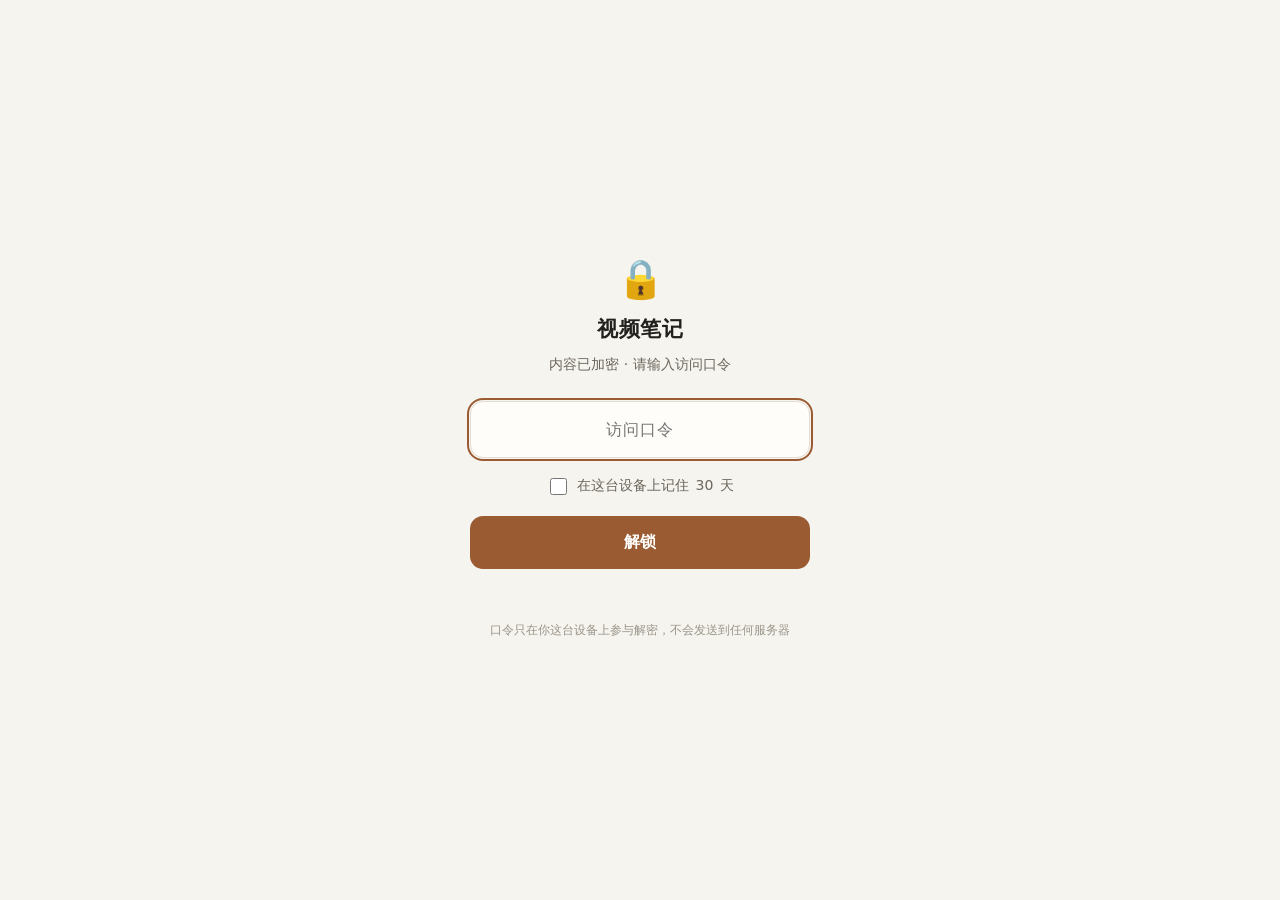
==== index.html @ 06238a32 "笔记检索站（密文版）：208 篇 / 40.1 万字，AES-256-GCM 加密 + 口令解锁" ====
<!DOCTYPE html>
<html lang="zh-CN" data-theme="light">
<head>
<meta charset="UTF-8">
<meta name="viewport" content="width=device-width, initial-scale=1, viewport-fit=cover, maximum-scale=5">
<title>抖音视频笔记 · 检索</title>
<meta name="description" content="抖音视频笔记全文检索工具，支持精准搜索与模糊搜索，可补充自定义内容，日间夜间阅读模式。">
<meta name="robots" content="noindex, nofollow, noarchive, noimageindex">
<meta name="googlebot" content="noindex, nofollow">
<meta name="theme-color" content="#f7f5f0" media="(prefers-color-scheme: light)">
<meta name="theme-color" content="#15171c" media="(prefers-color-scheme: dark)">
<meta name="apple-mobile-web-app-capable" content="yes">
<meta name="mobile-web-app-capable" content="yes">
<meta name="apple-mobile-web-app-status-bar-style" content="default">
<meta name="apple-mobile-web-app-title" content="视频笔记">
<link rel="manifest" href="manifest.json">
<link rel="apple-touch-icon" href="icons/icon-180.png">
<link rel="icon" href="icons/icon-192.png">
<link rel="stylesheet" href="app.css">
</head>
<body>

<header class="topbar">
  <h1 class="brand" id="brand">视频笔记</h1>
  <div class="topActions">
    <button class="iconBtn" id="btnLock" type="button" aria-label="立即锁定" hidden>🔒</button>
    <button class="iconBtn" id="btnTheme" type="button" aria-label="切换日间或夜间阅读模式">
      <span class="ico" id="themeIcon" aria-hidden="true">☾</span>
    </button>
    <button class="iconBtn" id="btnAdd" type="button" aria-label="添加补充内容">＋</button>
  </div>
</header>

<main id="main">

  <!-- 添加到主屏幕引导（仅未安装时显示一次） -->
  <div class="installTip" id="installTip" hidden>
    <div class="tipText">
      <strong>把它装到手机桌面</strong>
      <span id="installHow"></span>
    </div>
    <button class="miniBtn" id="btnHideTip" type="button">知道了</button>
  </div>

  <!-- ============ 搜索视图 ============ -->
  <section class="view" id="viewSearch" aria-label="搜索">
    <div class="searchWrap">
      <div class="searchBar">
        <span class="searchIco" aria-hidden="true">⌕</span>
        <input id="q" type="search" inputmode="search" enterkeyhint="search"
               placeholder="搜索内容、标题、关键词…" autocomplete="off" aria-label="搜索关键词">
        <button class="clearBtn" id="btnClear" type="button" aria-label="清空" hidden>×</button>
      </div>
      <div class="modeSwitch" role="tablist" aria-label="搜索模式">
        <button class="modeBtn isOn" data-mode="exact" role="tab" aria-selected="true" type="button">精准</button>
        <button class="modeBtn" data-mode="fuzzy" role="tab" aria-selected="false" type="button">模糊</button>
      </div>
      <p class="modeHint" id="modeHint">整句完整匹配，结果最准</p>
    </div>

    <div class="panelBody">
      <p class="statusLine" id="status">正在加载笔记…</p>

      <!-- 搜索历史 -->
      <div id="histBox" class="histBox">
        <div class="histHead">
          <span>最近搜索</span>
          <button class="miniBtn" id="btnClearHist" type="button">清空</button>
        </div>
        <div class="chips" id="histList"></div>
      </div>

      <div id="results" class="results" aria-live="polite"></div>

      <!-- 空状态：热门入口 -->
      <div id="homeBox" class="homeBox">
        <div class="statCard">
          <div class="statNum" id="statItems">—</div>
          <div class="statLabel">篇笔记</div>
          <div class="statSub"><span id="statChars">—</span> 字 · <span id="statExtra">0</span> 条补充</div>
        </div>
        <h2 class="secTitle">试试这些</h2>
        <div class="chips" id="hotList"></div>
      </div>
    </div>
  </section>

  <!-- ============ 目录视图 ============ -->
  <section class="view" id="viewToc" aria-label="目录" hidden>
    <div class="filterBar">
      <input id="tocFilter" type="search" placeholder="筛选标题…" autocomplete="off" aria-label="筛选目录标题">
    </div>
    <div class="panelBody" id="tocList"></div>
  </section>

  <!-- ============ 补充视图 ============ -->
  <section class="view" id="viewExtra" aria-label="我的补充" hidden>
    <div class="panelBody">
      <button class="primaryBtn" id="btnAdd2" type="button">＋ 新增补充内容</button>
      <p class="tip">补充的内容会保存在这台设备的浏览器里，并一并纳入搜索。清理浏览器数据会丢失，建议定期导出备份。</p>
      <div class="extraTools">
        <button class="ghostBtn" id="btnExport" type="button">导出备份</button>
        <button class="ghostBtn" id="btnImport" type="button">导入备份</button>
      </div>
      <div id="extraList" class="extraList"></div>
    </div>
  </section>
</main>

<!-- ============ 阅读视图 ============ -->
<section class="reader" id="reader" hidden aria-label="阅读">
  <header class="readerBar">
    <button class="iconBtn" id="btnBack" type="button" aria-label="返回">‹</button>
    <div class="readerTitle" id="readerTitle"></div>
    <button class="iconBtn" id="btnCopy" type="button" aria-label="复制全文">⧉</button>
  </header>
  <div class="readerBody" id="readerBody" tabindex="-1"></div>
  <footer class="readerFoot">
    <button class="ghostBtn" id="btnPrev" type="button">上一篇</button>
    <span class="fontCtl">
      <button class="miniBtn" id="btnFontDown" type="button" aria-label="缩小字号">A－</button>
      <button class="miniBtn" id="btnFontUp" type="button" aria-label="放大字号">A＋</button>
    </span>
    <button class="ghostBtn" id="btnNext" type="button">下一篇</button>
  </footer>
</section>

<!-- ============ 新增内容弹层 ============ -->
<div class="sheetMask" id="sheetMask" hidden></div>
<div class="sheet" id="sheet" hidden role="dialog" aria-modal="true" aria-labelledby="sheetTitle">
  <div class="sheetBar"><span id="sheetTitle">新增补充内容</span>
    <button class="iconBtn" id="btnCloseSheet" type="button" aria-label="关闭">×</button>
  </div>
  <div class="sheetBody">
    <label class="fldLabel" for="fTitle">标题（可留空）</label>
    <input id="fTitle" class="fld" type="text" placeholder="例如：2026-09 新视频要点">

    <label class="fldLabel" for="fBody">正文</label>
    <textarea id="fBody" class="fld area" rows="7" placeholder="把文字粘贴到这里…"></textarea>

    <div class="fileRow">
      <label class="ghostBtn fileBtn" for="fFile">从文件导入</label>
      <input id="fFile" type="file" accept=".txt,.md,.markdown,.docx,.json,text/plain" hidden>
      <span class="fileName" id="fileName">支持 txt / md / docx</span>
    </div>

    <div class="sheetFoot">
      <button class="ghostBtn" id="btnCancelSheet" type="button">取消</button>
      <button class="primaryBtn" id="btnSave" type="button">保存并加入搜索</button>
    </div>
  </div>
</div>

<nav class="tabbar" aria-label="主导航">
  <button class="tab isOn" data-view="Search" type="button"><span class="tabIco">⌕</span>搜索</button>
  <button class="tab" data-view="Toc" type="button"><span class="tabIco">☰</span>目录</button>
  <button class="tab" data-view="Extra" type="button"><span class="tabIco">✎</span>补充</button>
</nav>

<div class="toast" id="toast" role="status" aria-live="polite"></div>

<!-- ============ 解锁层：内容以密文存放，口令只在本机参与解密 ============ -->
<div class="lockMask" id="lockMask" hidden>
  <form class="lockCard" id="lockForm" novalidate autocomplete="off">
    <div class="lockIco" aria-hidden="true">🔒</div>
    <h2 class="lockTitle">视频笔记</h2>
    <p class="lockSub">内容已加密 · 请输入访问口令</p>
    <input id="lockPwd" class="lockInput" type="password" placeholder="访问口令"
           autocomplete="current-password" autocapitalize="off" spellcheck="false"
           enterkeyhint="go" aria-label="访问口令">
    <label class="lockRemember" for="lockRemember">
      <input type="checkbox" id="lockRemember"> 在这台设备上记住 <span id="lockDays">30</span> 天
    </label>
    <button class="primaryBtn lockBtn" id="lockBtn" type="submit">解锁</button>
    <p class="lockErr" id="lockErr" role="alert"></p>
    <p class="lockTip">口令只在你这台设备上参与解密，不会发送到任何服务器</p>
  </form>
</div>

<script src="app.js"></script>
</body>
</html>
---- app.css ----
/* ============================================================
   抖音视频笔记 · 检索站
   日间/夜间双主题，全部通过 CSS 变量切换
   ============================================================ */

:root {
  /* 日间：暖白纸质 */
  --bg: #f6f4ef;
  --bg-elev: #fffdf9;
  --bg-sunk: #efece4;
  --text: #23211d;
  --text-dim: #6b665c;
  --text-faint: #9a9488;
  --line: #e2ddd2;
  --accent: #9a5b32;
  --accent-soft: #f0e4d9;
  --mark-bg: #ffe9a8;
  --mark-fg: #4a3208;
  --shadow: 0 1px 2px rgba(40, 32, 20, .06), 0 6px 20px rgba(40, 32, 20, .05);
  --bar: rgba(246, 244, 239, .92);
  --radius: 14px;
  --reader-font: 17px;
}

:root[data-theme="dark"] {
  /* 夜间：低亮度冷灰，减少 OLED 刺眼 */
  --bg: #15171c;
  --bg-elev: #1c1f26;
  --bg-sunk: #101216;
  --text: #dfe3ea;
  --text-dim: #9aa2b1;
  --text-faint: #6d7480;
  --line: #2a2f39;
  --accent: #d79a63;
  --accent-soft: #2c2620;
  --mark-bg: #6a5320;
  --mark-fg: #ffe9b8;
  --shadow: 0 1px 2px rgba(0, 0, 0, .35), 0 8px 24px rgba(0, 0, 0, .3);
  --bar: rgba(21, 23, 28, .93);
}

* { box-sizing: border-box; }
* { -webkit-tap-highlight-color: transparent; }

html, body {
  margin: 0;
  padding: 0;
  background: var(--bg);
  color: var(--text);
  font-family: -apple-system, BlinkMacSystemFont, "PingFang SC", "Hiragino Sans GB",
               "Microsoft YaHei", "Noto Sans SC", system-ui, sans-serif;
  font-size: 16px;
  line-height: 1.7;
  -webkit-font-smoothing: antialiased;
  overscroll-behavior-y: none;
}

body {
  padding-top: env(safe-area-inset-top);
  padding-bottom: calc(56px + env(safe-area-inset-bottom));
}

:focus-visible {
  outline: 2px solid var(--accent);
  outline-offset: 2px;
  border-radius: 6px;
}

button { font: inherit; color: inherit; cursor: pointer; }
input, textarea { font: inherit; color: inherit; }

/* ---------------- 顶栏 ---------------- */
.topbar {
  position: sticky;
  top: 0;
  z-index: 40;
  display: flex;
  align-items: center;
  justify-content: space-between;
  gap: 12px;
  padding: 10px 14px;
  padding-top: calc(10px + env(safe-area-inset-top));
  background: var(--bar);
  backdrop-filter: saturate(180%) blur(14px);
  -webkit-backdrop-filter: saturate(180%) blur(14px);
  border-bottom: 1px solid var(--line);
}

.brand {
  margin: 0;
  font-size: 17px;
  font-weight: 650;
  letter-spacing: .5px;
  white-space: nowrap;
  overflow: hidden;
  text-overflow: ellipsis;
}

.topActions { display: flex; gap: 6px; flex: none; }

.iconBtn {
  width: 38px;
  height: 38px;
  display: grid;
  place-items: center;
  border: 1px solid var(--line);
  border-radius: 11px;
  background: var(--bg-elev);
  font-size: 17px;
  line-height: 1;
  transition: transform .12s, background .2s;
}
.iconBtn:active { transform: scale(.93); }
#btnAdd { font-size: 21px; font-weight: 500; }

/* ---------------- 安装引导 ---------------- */
.installTip {
  display: flex;
  align-items: center;
  gap: 10px;
  margin: 12px 14px 0;
  padding: 11px 13px;
  background: var(--accent-soft);
  border: 1px solid var(--accent);
  border-radius: 12px;
  font-size: 13px;
  line-height: 1.6;
}
.installTip[hidden] { display: none; }
.tipText { flex: 1; min-width: 0; }
.tipText strong { display: block; font-size: 13.5px; margin-bottom: 2px; }
.tipText span { color: var(--text-dim); font-size: 12.5px; }
#btnHideTip { flex: none; font-weight: 600; }

/* ---------------- 搜索区 ---------------- */
.searchWrap {
  padding: 14px 14px 4px;
  background: var(--bg);
}

.searchBar {
  display: flex;
  align-items: center;
  gap: 8px;
  padding: 0 12px;
  height: 46px;
  background: var(--bg-elev);
  border: 1px solid var(--line);
  border-radius: 13px;
  box-shadow: var(--shadow);
}
.searchBar:focus-within { border-color: var(--accent); }

.searchIco { color: var(--text-faint); font-size: 19px; }

#q {
  flex: 1;
  min-width: 0;
  border: 0;
  background: none;
  outline: none;
  height: 100%;
  font-size: 16px;
}
#q::-webkit-search-cancel-button { display: none; }

.clearBtn {
  border: 0;
  background: none;
  color: var(--text-faint);
  font-size: 22px;
  line-height: 1;
  padding: 0 2px;
}

.modeSwitch {
  display: inline-flex;
  margin-top: 10px;
  padding: 3px;
  gap: 3px;
  background: var(--bg-sunk);
  border-radius: 11px;
}
.modeBtn {
  border: 0;
  background: none;
  padding: 7px 20px;
  border-radius: 9px;
  font-size: 14px;
  color: var(--text-dim);
  transition: background .18s, color .18s;
}
.modeBtn.isOn {
  background: var(--bg-elev);
  color: var(--accent);
  font-weight: 600;
  box-shadow: 0 1px 3px rgba(0, 0, 0, .09);
}
.modeHint {
  margin: 7px 2px 0;
  font-size: 12.5px;
  color: var(--text-faint);
}

/* ---------------- 内容区 ---------------- */
.panelBody { padding: 8px 14px 24px; }

.statusLine {
  margin: 10px 2px;
  font-size: 13px;
  color: var(--text-faint);
}

.results { display: flex; flex-direction: column; gap: 10px; }

/* 结果卡片 */
.card {
  padding: 13px 14px;
  background: var(--bg-elev);
  border: 1px solid var(--line);
  border-radius: var(--radius);
  box-shadow: var(--shadow);
  text-align: left;
  width: 100%;
  display: block;
  transition: transform .1s;
}
.card:active { transform: scale(.995); }

.cardHead {
  display: flex;
  align-items: baseline;
  gap: 8px;
  flex-wrap: wrap;
}
.cardNo {
  flex: none;
  font-size: 11.5px;
  color: var(--accent);
  background: var(--accent-soft);
  padding: 1px 7px;
  border-radius: 6px;
  font-weight: 600;
}
.cardTitle {
  font-size: 15.5px;
  font-weight: 650;
  line-height: 1.5;
  margin: 0;
  flex: 1;
  min-width: 0;
}
.cardMeta {
  margin-top: 4px;
  font-size: 12px;
  color: var(--text-faint);
}
.snip {
  margin-top: 8px;
  font-size: 14px;
  line-height: 1.72;
  color: var(--text-dim);
  display: -webkit-box;
  -webkit-line-clamp: 3;
  -webkit-box-orient: vertical;
  overflow: hidden;
  word-break: break-word;
}
mark {
  background: var(--mark-bg);
  color: var(--mark-fg);
  border-radius: 3px;
  padding: 0 2px;
  font-weight: 600;
}

/* 首页统计与热门 */
.homeBox { padding-top: 6px; }
.statCard {
  padding: 20px;
  background: var(--bg-elev);
  border: 1px solid var(--line);
  border-radius: var(--radius);
  text-align: center;
  box-shadow: var(--shadow);
}
.statNum { font-size: 34px; font-weight: 700; color: var(--accent); line-height: 1.2; }
.statLabel { font-size: 13px; color: var(--text-dim); }
.statSub { margin-top: 6px; font-size: 12px; color: var(--text-faint); }

.secTitle {
  font-size: 13px;
  font-weight: 600;
  color: var(--text-faint);
  margin: 20px 2px 10px;
  letter-spacing: .5px;
}

.chips { display: flex; flex-wrap: wrap; gap: 8px; }
.chip {
  border: 1px solid var(--line);
  background: var(--bg-elev);
  color: var(--text-dim);
  padding: 7px 13px;
  border-radius: 999px;
  font-size: 13.5px;
  max-width: 100%;
  overflow: hidden;
  text-overflow: ellipsis;
  white-space: nowrap;
}
.chip:active { background: var(--accent-soft); }

.histBox { margin-top: 4px; }
.histHead {
  display: flex;
  justify-content: space-between;
  align-items: center;
  font-size: 13px;
  color: var(--text-faint);
  margin: 0 2px 8px;
}
.miniBtn {
  border: 0;
  background: none;
  color: var(--accent);
  font-size: 13px;
  padding: 4px 6px;
}

/* ---------------- 目录 ---------------- */
.filterBar { padding: 12px 14px 4px; }
.filterBar input,
.fld {
  width: 100%;
  height: 44px;
  padding: 0 13px;
  background: var(--bg-elev);
  border: 1px solid var(--line);
  border-radius: 12px;
  outline: none;
}
.filterBar input:focus, .fld:focus { border-color: var(--accent); }

.chapGroup { margin-bottom: 18px; }
.chapTitle {
  position: sticky;
  top: 60px;
  z-index: 5;
  margin: 0 -14px 8px;
  padding: 7px 16px;
  font-size: 13.5px;
  font-weight: 700;
  color: var(--accent);
  background: var(--bar);
  backdrop-filter: blur(10px);
  border-bottom: 1px solid var(--line);
}

/* ---------------- 补充内容 ---------------- */
.primaryBtn {
  width: 100%;
  padding: 13px;
  border: 0;
  border-radius: 13px;
  background: var(--accent);
  color: #fff;
  font-size: 15.5px;
  font-weight: 600;
}
:root[data-theme="dark"] .primaryBtn { color: #1a1206; }
.primaryBtn:active { opacity: .85; }

.ghostBtn {
  padding: 9px 15px;
  border: 1px solid var(--line);
  border-radius: 11px;
  background: var(--bg-elev);
  color: var(--text-dim);
  font-size: 14px;
}

.tip {
  margin: 12px 2px;
  font-size: 12.5px;
  line-height: 1.65;
  color: var(--text-faint);
}

.extraTools { display: flex; gap: 8px; margin-bottom: 16px; }
.extraList { display: flex; flex-direction: column; gap: 10px; }

.extraItem {
  padding: 12px 14px;
  background: var(--bg-elev);
  border: 1px solid var(--line);
  border-radius: var(--radius);
}
.extraItemHead {
  display: flex;
  justify-content: space-between;
  align-items: flex-start;
  gap: 10px;
}
.extraItemTitle { font-weight: 600; font-size: 15px; margin: 0; word-break: break-word; }
.extraItemMeta { font-size: 12px; color: var(--text-faint); margin-top: 3px; }
.extraItemBody {
  margin-top: 8px;
  font-size: 13.5px;
  color: var(--text-dim);
  white-space: pre-wrap;
  word-break: break-word;
  max-height: 5.2em;
  overflow: hidden;
}
.extraItemBody.open { max-height: none; }
.extraItemOps { display: flex; gap: 6px; margin-top: 10px; flex: none; }

.emptyNote {
  text-align: center;
  padding: 40px 20px;
  color: var(--text-faint);
  font-size: 14px;
}

/* ---------------- 阅读器 ---------------- */
.reader {
  position: fixed;
  inset: 0;
  z-index: 60;
  background: var(--bg);
  display: flex;
  flex-direction: column;
}
.reader[hidden] { display: none; }

.readerBar {
  display: flex;
  align-items: center;
  gap: 8px;
  padding: 8px 10px;
  padding-top: calc(8px + env(safe-area-inset-top));
  background: var(--bar);
  backdrop-filter: blur(14px);
  border-bottom: 1px solid var(--line);
}
.readerTitle {
  flex: 1;
  min-width: 0;
  font-size: 14.5px;
  font-weight: 600;
  text-align: center;
  white-space: nowrap;
  overflow: hidden;
  text-overflow: ellipsis;
}

.readerBody {
  flex: 1;
  overflow-y: auto;
  -webkit-overflow-scrolling: touch;
  padding: 18px 18px 40px;
  font-size: var(--reader-font);
  line-height: 1.9;
  outline: none;
}
.readerBody h2 {
  font-size: calc(var(--reader-font) + 4px);
  margin: 0 0 6px;
  line-height: 1.55;
}
.readerBody .rMeta {
  font-size: 12.5px;
  color: var(--text-faint);
  margin-bottom: 18px;
  padding-bottom: 14px;
  border-bottom: 1px solid var(--line);
}
.readerBody h3 {
  font-size: calc(var(--reader-font) + 1px);
  margin: 26px 0 10px;
  padding-left: 10px;
  border-left: 3px solid var(--accent);
  line-height: 1.6;
}
.readerBody p { margin: 0 0 15px; text-align: justify; }

.tblWrap {
  overflow-x: auto;
  margin: 0 0 18px;
  border: 1px solid var(--line);
  border-radius: 10px;
}
.readerBody table {
  width: 100%;
  border-collapse: collapse;
  font-size: calc(var(--reader-font) - 2px);
}
.readerBody th, .readerBody td {
  padding: 10px 12px;
  border-bottom: 1px solid var(--line);
  text-align: left;
  vertical-align: top;
  word-break: break-word;
}
.readerBody tr:last-child td { border-bottom: 0; }
.readerBody th { background: var(--bg-sunk); font-weight: 600; }
.readerBody td:first-child { color: var(--accent); font-weight: 600; white-space: nowrap; }

.readerFoot {
  display: flex;
  align-items: center;
  justify-content: space-between;
  gap: 8px;
  padding: 9px 12px;
  padding-bottom: calc(9px + env(safe-area-inset-bottom));
  border-top: 1px solid var(--line);
  background: var(--bar);
  backdrop-filter: blur(14px);
}
.fontCtl { display: flex; gap: 2px; }

.hitLine {
  scroll-margin-top: 70px;
}

/* ---------------- 弹层 ---------------- */
.sheetMask {
  position: fixed;
  inset: 0;
  z-index: 70;
  background: rgba(0, 0, 0, .42);
  animation: fade .2s;
}
.sheet {
  position: fixed;
  left: 0;
  right: 0;
  bottom: 0;
  z-index: 71;
  max-height: 88vh;
  overflow-y: auto;
  background: var(--bg-elev);
  border-radius: 18px 18px 0 0;
  box-shadow: 0 -8px 30px rgba(0, 0, 0, .2);
  animation: up .24s cubic-bezier(.2, .9, .3, 1);
  padding-bottom: env(safe-area-inset-bottom);
}
@keyframes up { from { transform: translateY(100%); } }
@keyframes fade { from { opacity: 0; } }

.sheetBar {
  position: sticky;
  top: 0;
  display: flex;
  align-items: center;
  justify-content: space-between;
  padding: 13px 14px;
  background: var(--bg-elev);
  border-bottom: 1px solid var(--line);
  font-weight: 650;
}
.sheetBody { padding: 14px; }
.fldLabel {
  display: block;
  font-size: 13px;
  color: var(--text-dim);
  margin: 4px 2px 7px;
}
.fld { margin-bottom: 4px; }
.fld.area {
  height: auto;
  padding: 11px 13px;
  line-height: 1.7;
  resize: vertical;
  min-height: 120px;
}
.fileRow {
  display: flex;
  align-items: center;
  gap: 10px;
  margin: 14px 0 4px;
  flex-wrap: wrap;
}
.fileBtn { display: inline-block; cursor: pointer; }
.fileName { font-size: 12px; color: var(--text-faint); }
.sheetFoot {
  display: flex;
  gap: 10px;
  margin-top: 18px;
}
.sheetFoot .primaryBtn { flex: 1; }

/* ---------------- 底部导航 ---------------- */
.tabbar {
  position: fixed;
  left: 0;
  right: 0;
  bottom: 0;
  z-index: 50;
  display: flex;
  background: var(--bar);
  backdrop-filter: saturate(180%) blur(14px);
  -webkit-backdrop-filter: saturate(180%) blur(14px);
  border-top: 1px solid var(--line);
  padding-bottom: env(safe-area-inset-bottom);
}
.tab {
  flex: 1;
  height: 55px;
  border: 0;
  background: none;
  display: flex;
  flex-direction: column;
  align-items: center;
  justify-content: center;
  gap: 1px;
  font-size: 11px;
  color: var(--text-faint);
}
.tab.isOn { color: var(--accent); font-weight: 600; }
.tabIco { font-size: 18px; line-height: 1; }

/* ---------------- 提示 ---------------- */
.toast {
  position: fixed;
  left: 50%;
  bottom: calc(76px + env(safe-area-inset-bottom));
  transform: translateX(-50%) translateY(10px);
  z-index: 90;
  max-width: 82vw;
  padding: 10px 18px;
  background: rgba(30, 28, 24, .93);
  color: #fff;
  border-radius: 11px;
  font-size: 14px;
  opacity: 0;
  pointer-events: none;
  transition: opacity .22s, transform .22s;
}
.toast.show { opacity: 1; transform: translateX(-50%) translateY(0); }

/* ---------------- 平板 / 桌面 ---------------- */
@media (min-width: 760px) {
  body { padding-bottom: calc(58px + env(safe-area-inset-bottom)); }
  .panelBody { max-width: 760px; margin: 0 auto; padding-left: 20px; padding-right: 20px; }
  .searchWrap { max-width: 760px; margin: 0 auto; width: 100%; }
  .filterBar { max-width: 760px; margin: 0 auto; width: 100%; }
  .readerBody, .readerBar > *, .readerFoot { max-width: 780px; }
  .readerBody { margin: 0 auto; width: 100%; }
  .readerBar, .readerFoot { padding-left: max(12px, calc(50% - 390px)); padding-right: max(12px, calc(50% - 390px)); }
  .sheet { left: 50%; transform: translateX(-50%); width: 560px; border-radius: 18px 18px 0 0; }
  @keyframes up { from { transform: translateX(-50%) translateY(100%); } }
}

@media (prefers-reduced-motion: reduce) {
  * { animation-duration: .01ms !important; transition-duration: .01ms !important; }
}

/* ---------------- 解锁层（内容加密） ---------------- */
.lockMask {
  position: fixed;
  inset: 0;
  z-index: 300;
  display: flex;
  align-items: center;
  justify-content: center;
  padding: 24px 22px;
  background: var(--bg);
  overflow-y: auto;
}
.lockMask[hidden] { display: none; }

.lockCard {
  width: 100%;
  max-width: 340px;
  text-align: center;
  padding-bottom: env(safe-area-inset-bottom);
}
.lockIco { font-size: 38px; line-height: 1; margin-bottom: 14px; }
.lockTitle { margin: 0 0 6px; font-size: 21px; font-weight: 700; letter-spacing: .5px; }
.lockSub { margin: 0 0 24px; color: var(--text-dim); font-size: 14px; }

.lockInput {
  width: 100%;
  padding: 14px 16px;
  font-size: 16px;            /* ≥16px，避免 iOS 聚焦时页面缩放 */
  text-align: center;
  letter-spacing: 1px;
  border: 1px solid var(--line);
  border-radius: 13px;
  background: var(--bg-elev);
  color: var(--text);
}
.lockInput:focus { outline: 2px solid var(--accent); outline-offset: 1px; }

.lockRemember {
  display: flex;
  align-items: center;
  justify-content: center;
  gap: 7px;
  margin: 16px 0 18px;
  color: var(--text-dim);
  font-size: 14px;
  cursor: pointer;
}
.lockRemember input { width: 17px; height: 17px; accent-color: var(--accent); }

.lockErr { min-height: 20px; margin: 12px 0 0; color: #c0392b; font-size: 13.5px; }
:root[data-theme="dark"] .lockErr { color: #ff8f7f; }

.lockTip { margin: 20px 0 0; color: var(--text-faint); font-size: 12px; line-height: 1.65; }
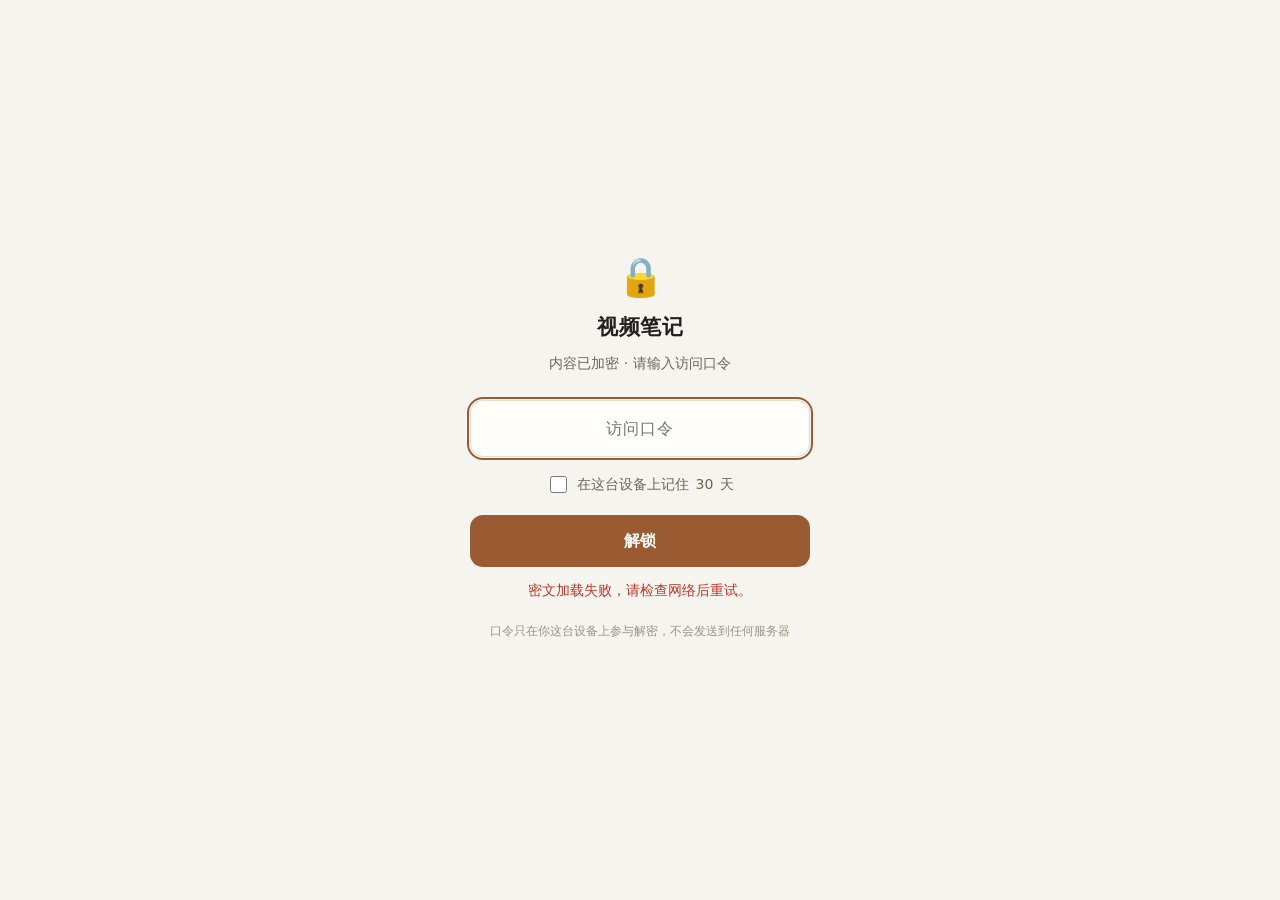
==== commit 0537cfca: "Add files via upload" ====
--- a/index.html
+++ b/index.html
@@ -14,9 +14,37 @@
 <meta name="apple-mobile-web-app-status-bar-style" content="default">
 <meta name="apple-mobile-web-app-title" content="视频笔记">
 <link rel="manifest" href="manifest.json">
-<link rel="apple-touch-icon" href="icons/icon-180.png">
-<link rel="icon" href="icons/icon-192.png">
+<link rel="apple-touch-icon" href="icon-180.png">
+<link rel="icon" href="icon-192.png">
 <link rel="stylesheet" href="app.css">
+
+<!-- ============================================================
+     隐藏 Netlify 免费计划自动注入的角标广告（Netlify Drawer / HUD）
+     来源：Netlify 部署时会在页面里自动插入
+     <script async src="/.netlify/scripts/hud?variant=public">
+     该脚本会在右下角渲染 "Build your own site with Netlify" 浮层。
+     注意：本 <style> 的 id 不能含 "netlify" 字样，否则会被下面
+     的 JS 拦截逻辑当成广告元素误删（id 子串匹配会命中自身）。
+     这里用 CSS + JS 双重兜底把它干掉，不影响网站任何功能。
+     ============================================================ -->
+<style id="nb-noads">
+  netlify-drawer, netlify-badge, netlify-hud,
+  .netlify-drawer, .netlify-badge, .netlify-hud,
+  #netlify-drawer, #netlify-badge, #netlify-hud,
+  [class*="netlify-drawer"], [class*="netlify-badge"],
+  [data-nf-variant], [data-netlify-site-id], [data-app-host],
+  [class*="netlify-drawer"], [class*="netlify-badge"], [class*="netlify-hud"],
+  [id*="netlify-drawer"], [id*="netlify-badge"], [id*="netlify-hud"],
+  iframe[src*="netlify"], iframe[src*="app.netlify.com"],
+  a[href*="netlify.new"],
+  a[href*="utm_campaign=ai-legible"] {
+    display: none !important;
+    visibility: hidden !important;
+    opacity: 0 !important;
+    pointer-events: none !important;
+    z-index: -9999 !important;
+  }
+</style>
 </head>
 <body>
 
@@ -178,5 +206,44 @@
 </div>
 
 <script src="app.js"></script>
+
+<!-- 兜底：脚本可能异步插入元素，CSS 选择器也可能对不上，用 JS 再清一次 -->
+<script>
+(function () {
+  var SELS = ['netlify-drawer', 'netlify-badge', 'netlify-hud',
+              '.netlify-drawer', '.netlify-badge', '.netlify-hud',
+              '#netlify-drawer', '#netlify-badge', '#netlify-hud',
+              '[data-nf-variant]', '[data-netlify-site-id]', '[data-app-host]',
+              '[class*="netlify-drawer"]', '[class*="netlify-badge"]',
+              '[class*="netlify-hud"]',
+              '[id*="netlify-drawer"]', '[id*="netlify-badge"]', '[id*="netlify-hud"]',
+              // 连脚本标签本身也移除，不给它执行的机会
+              'script[src*=".netlify/"]', 'script[src*="netlify/scripts"]',
+              'iframe[src*="netlify"]',
+              'a[href*="netlify.new"]', 'a[href*="utm_campaign=ai-legible"]'];
+  function kill() {
+    for (var i = 0; i < SELS.length; i += 1) {
+      var list;
+      try { list = document.querySelectorAll(SELS[i]); } catch (e) { continue; }
+      for (var j = 0; j < list.length; j += 1) {
+        var el = list[j];
+        if (el && el.parentNode) { el.parentNode.removeChild(el); }
+      }
+    }
+  }
+  // 关键：Netlify 的 HUD 是页面加载后才异步渲染的，光靠定时器会漏。
+  // 这里挂 MutationObserver，DOM 一有新增就立刻清一遍。
+  if (window.MutationObserver) {
+    var mo = new MutationObserver(kill);
+    mo.observe(document.documentElement, { childList: true, subtree: true });
+    document.addEventListener('DOMContentLoaded', function () {
+      mo.observe(document.body, { childList: true, subtree: true });
+    });
+  }
+  document.addEventListener('DOMContentLoaded', kill);
+  window.addEventListener('load', kill);
+  [50, 150, 400, 900, 1800, 3000, 6000, 12000].forEach(function (t) { setTimeout(kill, t); });
+})();
+</script>
 </body>
 </html>
--- a/app.css
+++ b/app.css
@@ -505,7 +505,11 @@
 }
 .readerBody tr:last-child td { border-bottom: 0; }
 .readerBody th { background: var(--bg-sunk); font-weight: 600; }
-.readerBody td:first-child { color: var(--accent); font-weight: 600; white-space: nowrap; }
+.readerBody td:first-child { color: var(--accent); font-weight: 600; }
+/* 只有第一列确实是短标签时才禁止换行（由 app.js 打上 data-narrowfirst） */
+.readerBody table[data-narrowfirst] td:first-child { white-space: nowrap; }
+/* 按 colgroup 的百分比固定列宽，让 Word 里调好的比例原样呈现 */
+.readerBody table.tblFixed { table-layout: fixed; }
 
 .readerFoot {
   display: flex;
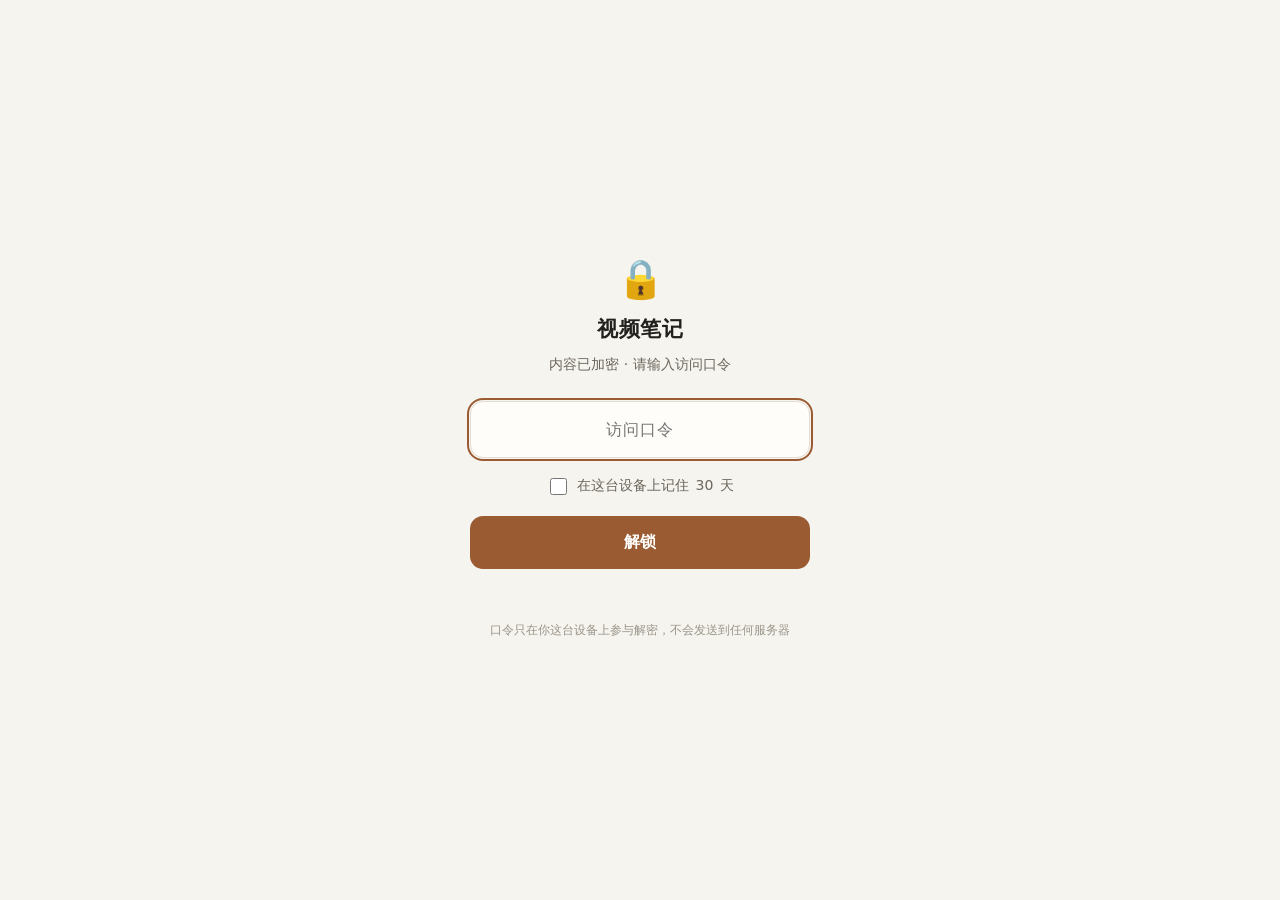
==== commit 28ea3b03: "Add files via upload" ====
--- a/index.html
+++ b/index.html
@@ -14,8 +14,8 @@
 <meta name="apple-mobile-web-app-status-bar-style" content="default">
 <meta name="apple-mobile-web-app-title" content="视频笔记">
 <link rel="manifest" href="manifest.json">
-<link rel="apple-touch-icon" href="icon-180.png">
-<link rel="icon" href="icon-192.png">
+<link rel="apple-touch-icon" href="icons/icon-180.png">
+<link rel="icon" href="icons/icon-192.png">
 <link rel="stylesheet" href="app.css">
 
 <!-- ============================================================
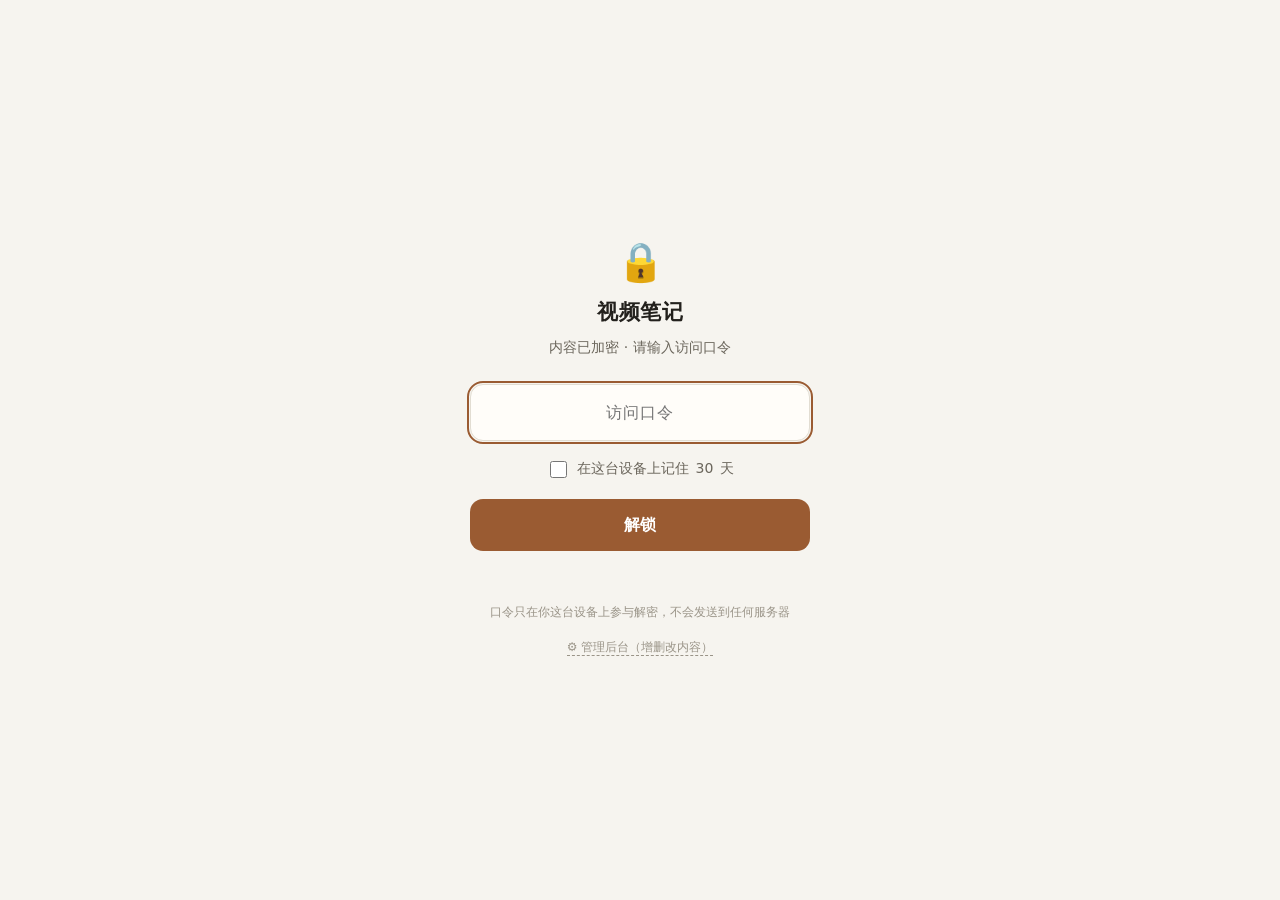
==== commit 6824c760: "Add files via upload" ====
--- a/index.html
+++ b/index.html
@@ -14,8 +14,8 @@
 <meta name="apple-mobile-web-app-status-bar-style" content="default">
 <meta name="apple-mobile-web-app-title" content="视频笔记">
 <link rel="manifest" href="manifest.json">
-<link rel="apple-touch-icon" href="icons/icon-180.png">
-<link rel="icon" href="icons/icon-192.png">
+<link rel="apple-touch-icon" href="icon-180.png">
+<link rel="icon" href="icon-192.png">
 <link rel="stylesheet" href="app.css">
 
 <!-- ============================================================
@@ -56,6 +56,7 @@
       <span class="ico" id="themeIcon" aria-hidden="true">☾</span>
     </button>
     <button class="iconBtn" id="btnAdd" type="button" aria-label="添加补充内容">＋</button>
+    <a class="iconBtn" id="btnAdmin" href="admin.html" aria-label="管理后台，增删改内容">⚙</a>
   </div>
 </header>
 
@@ -202,6 +203,7 @@
     <button class="primaryBtn lockBtn" id="lockBtn" type="submit">解锁</button>
     <p class="lockErr" id="lockErr" role="alert"></p>
     <p class="lockTip">口令只在你这台设备上参与解密，不会发送到任何服务器</p>
+    <p class="lockAdmin"><a href="admin.html">⚙ 管理后台（增删改内容）</a></p>
   </form>
 </div>
 
--- a/app.css
+++ b/app.css
@@ -714,3 +714,10 @@
 :root[data-theme="dark"] .lockErr { color: #ff8f7f; }
 
 .lockTip { margin: 20px 0 0; color: var(--text-faint); font-size: 12px; line-height: 1.65; }
+/* 后台入口：做成不抢眼的小字/小图标，不干扰正常阅读 */
+.lockAdmin { margin: 14px 0 0; font-size: 12px; }
+.lockAdmin a { color: var(--text-faint); text-decoration: none;
+  border-bottom: 1px dashed var(--text-faint); padding-bottom: 1px; }
+.lockAdmin a:focus-visible { outline: 2px solid var(--accent, #4a90d9); outline-offset: 3px; }
+a.iconBtn { display: inline-flex; align-items: center; justify-content: center;
+  text-decoration: none; }
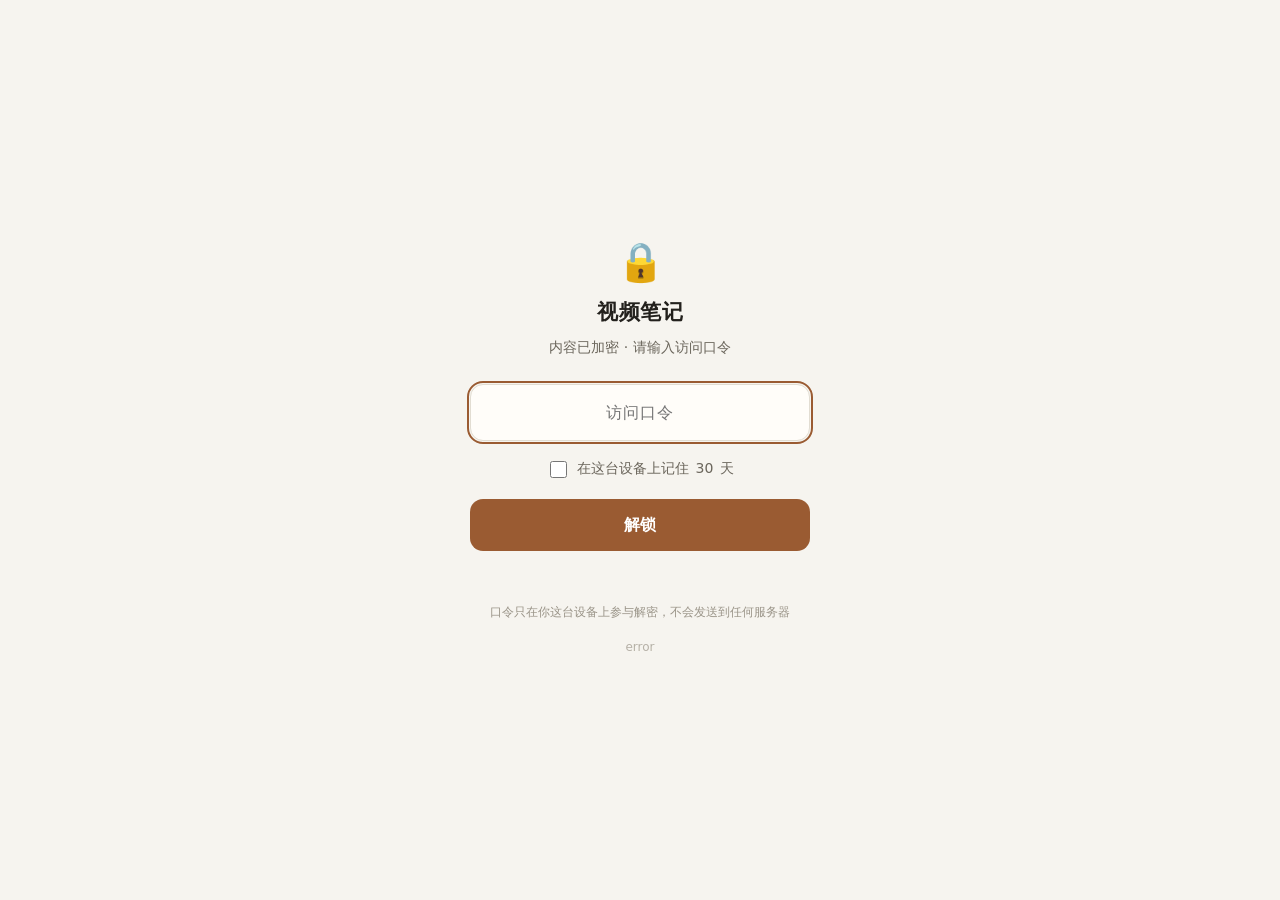
==== commit 98d49608: "Add files via upload" ====
--- a/index.html
+++ b/index.html
@@ -56,7 +56,6 @@
       <span class="ico" id="themeIcon" aria-hidden="true">☾</span>
     </button>
     <button class="iconBtn" id="btnAdd" type="button" aria-label="添加补充内容">＋</button>
-    <a class="iconBtn" id="btnAdmin" href="admin.html" aria-label="管理后台，增删改内容">⚙</a>
   </div>
 </header>
 
@@ -130,6 +129,7 @@
       <div class="extraTools">
         <button class="ghostBtn" id="btnExport" type="button">导出备份</button>
         <button class="ghostBtn" id="btnImport" type="button">导入备份</button>
+        <a class="ghostBtn adminEntry" id="btnAdmin" href="admin.html">error</a>
       </div>
       <div id="extraList" class="extraList"></div>
     </div>
@@ -203,7 +203,7 @@
     <button class="primaryBtn lockBtn" id="lockBtn" type="submit">解锁</button>
     <p class="lockErr" id="lockErr" role="alert"></p>
     <p class="lockTip">口令只在你这台设备上参与解密，不会发送到任何服务器</p>
-    <p class="lockAdmin"><a href="admin.html">⚙ 管理后台（增删改内容）</a></p>
+    <p class="lockAdmin"><a href="admin.html">error</a></p>
   </form>
 </div>
 
--- a/app.css
+++ b/app.css
@@ -388,6 +388,13 @@
 }
 
 .extraTools { display: flex; gap: 8px; margin-bottom: 16px; }
+/* 后台入口：混在「导出/导入备份」旁边，做成不起眼的小字，不告诉别人它是干嘛的 */
+.adminEntry { display: inline-flex; align-items: center; text-decoration: none;
+  font-size: 12px; padding: 9px 12px; color: var(--text-faint);
+  background: transparent; opacity: .75; }
+.adminEntry:active { opacity: 1; }
+.adminEntry:focus-visible { outline: 2px solid var(--accent, #4a90d9); outline-offset: 2px; }
+:root[data-theme="dark"] .adminEntry { color: var(--text-faint); }
 .extraList { display: flex; flex-direction: column; gap: 10px; }
 
 .extraItem {
@@ -715,9 +722,6 @@
 
 .lockTip { margin: 20px 0 0; color: var(--text-faint); font-size: 12px; line-height: 1.65; }
 /* 后台入口：做成不抢眼的小字/小图标，不干扰正常阅读 */
-.lockAdmin { margin: 14px 0 0; font-size: 12px; }
-.lockAdmin a { color: var(--text-faint); text-decoration: none;
-  border-bottom: 1px dashed var(--text-faint); padding-bottom: 1px; }
+.lockAdmin { margin: 14px 0 0; font-size: 12px; opacity: .7; }
+.lockAdmin a { color: var(--text-faint); text-decoration: none; }
 .lockAdmin a:focus-visible { outline: 2px solid var(--accent, #4a90d9); outline-offset: 3px; }
-a.iconBtn { display: inline-flex; align-items: center; justify-content: center;
-  text-decoration: none; }
